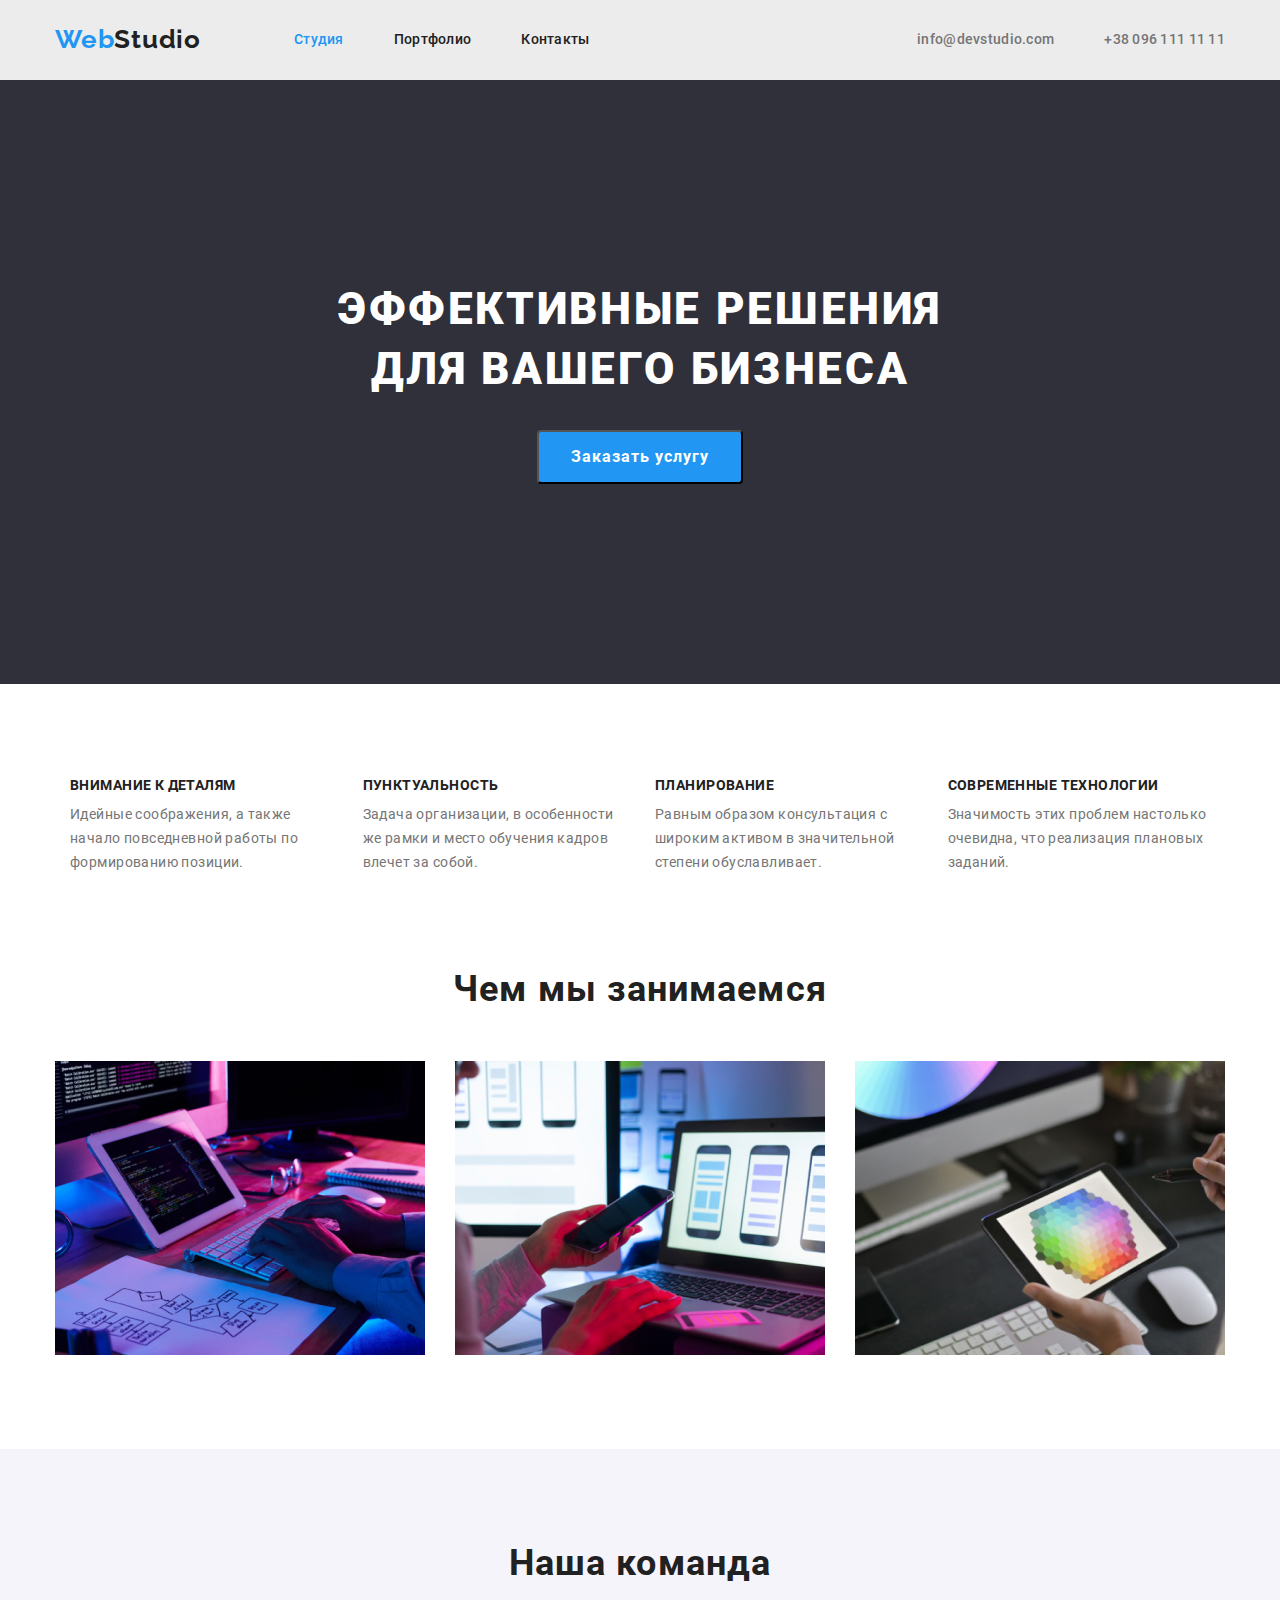
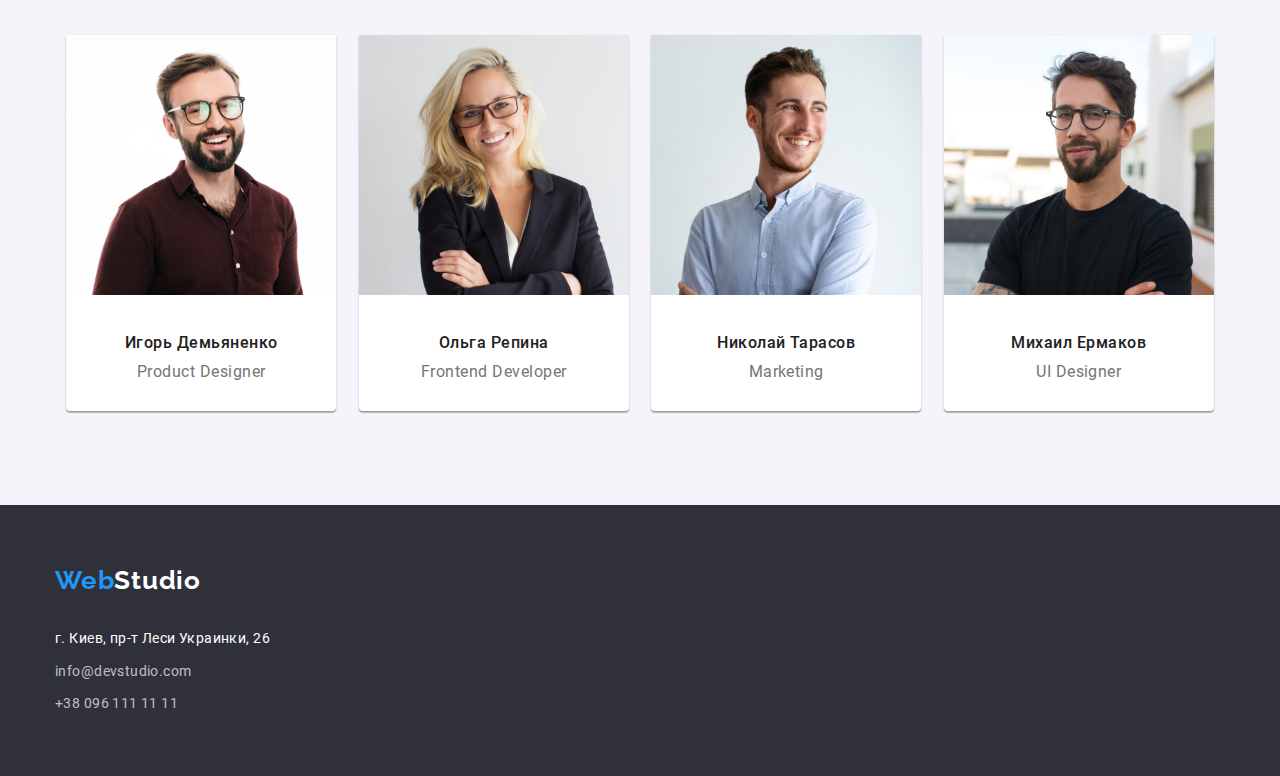
==== index.html @ 93975a18 "main" ====
<!DOCTYPE html>
<html lang="ru">

<head>
    <meta charset="UTF-8" />
    <meta name="viewport" content="width=device-width, initial-scale=1.0" />
    <title>WebStudio</title>
    <link href="https://fonts.googleapis.com/css2?family=Raleway:wght@700&display=swap" rel="stylesheet">
    <link rel="stylesheet" href="https://cdnjs.cloudflare.com/ajax/libs/modern-normalize/1.0.0/modern-normalize.min.css">
    <link rel="stylesheet" href="./css/main.css">
    <link rel="stylesheet" href="./css/styles.css">
</head>

<body>
    <header>
        <div class="container header-container">
            <a href="./index.html" class="link logo"><span class="logo-web">Web</span><span class="logo-studio">Studio</span></a>
            <nav class="navigation">
                <ul class="menu list">
                    <li class="menu-item"><a href="./index.html" class="link-index">Студия</a></li>
                    <li class="menu-item"><a href="./portfolio.html" class="link menu-link">Портфолио</a></li>
                    <li class="menu-item"><a href="#contacts" class="link menu-link">Контакты</a></li>
                </ul>
            </nav>
            <ul class="list list-link">
                <li class="cont-link"><a href="mailto:info@devstudio.com" class="link contact-link">info@devstudio.com</a></li>
                <li class="cont-link"><a href="tel:+380961111111" class="link contact-link">+38 096 111 11 11</a></li>
            </ul>
        </div>
    </header>

    <main>
        <section class="big-title">
        <div class="container hero-content">
            <h1 class="page-title">Эффективные решения для вашего бизнеса</h1>
            <button type="button" class="btn">Заказать услугу</button>
        </div>
        </section>

        <section class="section features">
            <div class="container features-container">
                <ul class="list features-item">
                    <li class=features-list>
                        <h3 class="features-scroll">Внимание к деталям</h3>
                        <p class="features-description">
                            Идейные соображения, а также начало повседневной работы по
                            формированию позиции.
                        </p>
                    </li>
                    <li class=features-list>
                        <h3 class="features-scroll">Пунктуальность</h3>
                        <p class="features-description">
                            Задача организации, в особенности же рамки и место обучения кадров
                            влечет за собой.
                        </p>
                    </li>
                    <li class=features-list>
                        <h3 class="features-scroll">Планирование</h3>
                        <p class="features-description">
                            Равным образом консультация с широким активом в значительной
                            степени обуславливает.
                        </p>
                    </li>
                    <li class=features-list>
                        <h3 class="features-scroll">Современные технологии</h3>
                        <p class="features-description">
                            Значимость этих проблем настолько очевидна, что реализация
                            плановых заданий.
                        </p>
                    </li>
                </ul>
            </div>    
        </section>

        <section class="section occupation">
            <div class="container">
                <h2 class="section-title">Чем мы занимаемся</h2>
                <ul class="list occupation-item">
                    <li class="occupation-item-list">
                        <img src="./images/occupation/img1.jpg" width="370" height="294" alt="Компютерные приложения" />
                    </li>
                    <li class="occupation-item-list">
                        <img src="./images/occupation/img2.jpg" width="370" height="294" alt="Мобильные приложения" /> 
                    </li>
                    <li class="occupation-item-list">
                        <img src="./images/occupation/img3.jpg" width="370" height="294" alt="Планшет" />
                    </li>
                </ul>
            </div>
        </section>

        <section class="section command">
            <div class="container">
                <h2 class="section-title">Наша команда</h2>
                <ul class="list command-item">
                    <li class="command-members">
                        <img src="./images/team/img1.jpg" width="270" height="260" alt="Игорь Демьяненко" />
                        <h3 class="command-name">Игорь Демьяненко</h3>
                        <p lang="en" class="command-jobs">Product Designer</p>
                    </li>
                    <li class="command-members">
                        <img src="./images/team/img2.jpg" width="270" height="260" alt="Ольга Репина" />
                        <h3 class="command-name">Ольга Репина</h3>
                        <p lang="en" class="command-jobs">Frontend Developer</p>
                    </li>
                    <li class="command-members">
                        <img src="./images/team/img3.jpg" width="270" height="260" alt="Николай Тарасов" />
                        <h3 class="command-name">Николай Тарасов</h3>
                        <p lang="en" class="command-jobs">Marketing</p>
                    </li>
                    <li class="command-members">
                        <img src="./images/team/img4.jpg" width="270" height="260" alt="Михаил Ермаков" />
                        <h3 class="command-name">Михаил Ермаков</h3>
                        <p lang="en" class="command-jobs">UI Designer</p>
                    </li>
                </ul>
            </div>
        </section>
    </main>

    <footer id="contacts">
        <div class="container footer">
            <a href="./index.html" class="link logo logo-footer"><span class="logo-web">Web</span><span class="logo-web-footer">Studio</span></a>
            <address class="footer-address">
                <ul class="list link-styles">
                    <li>
                        <a href="https://goo.gl/maps/qeXEW7dZXN9ULPdL6" target="_blank" rel="noopener noreferer" class="link">г. Киев, пр-т Леси Украинки, 26</a>
                    </li>
                    <li>
                        <a href="mailto:info@devstudio.com" class="link footer-contact">info@devstudio.com</a>
                    </li>
                    <li>
                        <a href="tel:+380961111111" class="link footer-contact">+38 096 111 11 11</a>
                    </li>
                </ul>
            </address>
        </div>
    </footer>
</body>

</html>
---- css/main.css ----
/* roboto-regular - latin_cyrillic */
@font-face {
  font-family: "Roboto";
  font-style: normal;
  font-weight: 400;
  src: url("../fonts/roboto/roboto-v20-latin_cyrillic-regular.eot"); /* IE9 Compat Modes */
  src: local("Roboto"), local("Roboto-Regular"),
    url("../fonts/roboto/roboto-v20-latin_cyrillic-regular.eot?#iefix")
      format("embedded-opentype"),
    /* IE6-IE8 */ url("../fonts/roboto/roboto-v20-latin_cyrillic-regular.woff2")
      format("woff2"),
    /* Super Modern Browsers */
      url("../fonts/roboto/roboto-v20-latin_cyrillic-regular.woff")
      format("woff"),
    /* Modern Browsers */
      url("../fonts/roboto/roboto-v20-latin_cyrillic-regular.ttf")
      format("truetype"),
    /* Safari, Android, iOS */
      url("../fonts/roboto/roboto-v20-latin_cyrillic-regular.svg#Roboto")
      format("svg"); /* Legacy iOS */
}
/* roboto-500 - latin_cyrillic */
@font-face {
  font-family: "Roboto";
  font-style: normal;
  font-weight: 500;
  src: url("../fonts/roboto/roboto-v20-latin_cyrillic-500.eot"); /* IE9 Compat Modes */
  src: local("Roboto Medium"), local("Roboto-Medium"),
    url("../fonts/roboto/roboto-v20-latin_cyrillic-500.eot?#iefix")
      format("embedded-opentype"),
    /* IE6-IE8 */ url("../fonts/roboto/roboto-v20-latin_cyrillic-500.woff2")
      format("woff2"),
    /* Super Modern Browsers */
      url("../fonts/roboto/roboto-v20-latin_cyrillic-500.woff") format("woff"),
    /* Modern Browsers */
      url("../fonts/roboto/roboto-v20-latin_cyrillic-500.ttf")
      format("truetype"),
    /* Safari, Android, iOS */
      url("../fonts/roboto/roboto-v20-latin_cyrillic-500.svg#Roboto")
      format("svg"); /* Legacy iOS */
}
/* roboto-700 - latin_cyrillic */
@font-face {
  font-family: "Roboto";
  font-style: normal;
  font-weight: 700;
  src: url("../fonts/roboto/roboto-v20-latin_cyrillic-700.eot"); /* IE9 Compat Modes */
  src: local("Roboto Bold"), local("Roboto-Bold"),
    url("../fonts/roboto/roboto-v20-latin_cyrillic-700.eot?#iefix")
      format("embedded-opentype"),
    /* IE6-IE8 */ url("../fonts/roboto/roboto-v20-latin_cyrillic-700.woff2")
      format("woff2"),
    /* Super Modern Browsers */
      url("../fonts/roboto/roboto-v20-latin_cyrillic-700.woff") format("woff"),
    /* Modern Browsers */
      url("../fonts/roboto/roboto-v20-latin_cyrillic-700.ttf")
      format("truetype"),
    /* Safari, Android, iOS */
      url("../fonts/roboto/roboto-v20-latin_cyrillic-700.svg#Roboto")
      format("svg"); /* Legacy iOS */
}
/* roboto-900 - latin_cyrillic */
@font-face {
  font-family: "Roboto";
  font-style: normal;
  font-weight: 900;
  src: url("../fonts/roboto/roboto-v20-latin_cyrillic-900.eot"); /* IE9 Compat Modes */
  src: local("Roboto Black"), local("Roboto-Black"),
    url("../fonts/roboto/roboto-v20-latin_cyrillic-900.eot?#iefix")
      format("embedded-opentype"),
    /* IE6-IE8 */ url("../fonts/roboto/roboto-v20-latin_cyrillic-900.woff2")
      format("woff2"),
    /* Super Modern Browsers */
      url("../fonts/roboto/roboto-v20-latin_cyrillic-900.woff") format("woff"),
    /* Modern Browsers */
      url("../fonts/roboto/roboto-v20-latin_cyrillic-900.ttf")
      format("truetype"),
    /* Safari, Android, iOS */
      url("../fonts/roboto/roboto-v20-latin_cyrillic-900.svg#Roboto")
      format("svg"); /* Legacy iOS */
}

:root {
  --main-text-color: #212121;
  --accent-color: #2196f3;
  --title-color: #757575;
  --white: #ffffff;
  --white-background: #e5e5e5;
  --footer-background: #2f303a;
}

body {
  font-family: Roboto, sans-serif;
  font-size: 14px;
  line-height: 1.71;
  letter-spacing: 0.03em;
  color: var(--title-color);
}

html {
  box-sizing: border-box;
}

.container {
  width: 1200px;
  padding-left: 15px;
  padding-right: 15px;
  margin-left: auto;
  margin-right: auto;
  /*border: 1px solid tomato;*/
}

.header-container {
  padding-top: 24px;
  padding-bottom: 25px;
  display: flex;
  align-items: center;
  justify-content: flex-end;
}

h1,
h2,
h3 {
  margin-top: 0px;
}

.section {
  padding-top: 94px;
  padding-bottom: 0px;
}

.menu {
  display: inline-flex;
}

.menu-item:not(:last-child) {
  margin-right: 50px;
}

.navigation {
  display: flex;
  align-items: center;
  margin-right: auto;
}

.header-container .logo {
  margin-right: 93px;
}

.list-link {
  display: flex;
}

.cont-link:not(:last-child) {
  margin-right: 50px;
}

.link {
  color: inherit;
  text-decoration: none;
}

.link:hover,
.link:focus {
  color: var(--accent-color);
}

.logo {
  font-family: Raleway, sans-serif;
  font-size: 26px;
  font-weight: 700;
  line-height: 1.19;
  letter-spacing: 0.03em;
}

.logo-web {
  color: var(--accent-color);
}

.logo-studio {
  color: var(--main-text-color);
}

.logo-footer {
  padding-top: 60px;
}

.menu-link {
  font-size: 14px;
  font-weight: 500;
  line-height: 1.14;
  letter-spacing: 0.02em;
  color: var(--main-text-color);
}

.list {
  list-style: none;
  margin: 0px;
  padding: 0px;
}

header {
  background-color: #ececec;
}

.contact-link {
  font-size: 14px;
  font-weight: 500;
  line-height: 1.14;
  letter-spacing: 0.02em;
  color: var(--title-color);
}

footer {
  background-color: var(--footer-background);
}

.footer {
  padding-top: 60px;
}

.footer-address {
  padding-top: 21px;
}

.logo-web-footer {
  color: var(--white);
}

.link-styles > li {
  padding-top: 9px;
}

.link-styles {
  font-style: normal;
  color: var(--white);
  padding-bottom: 60px;
}

.footer-contact {
  color: rgba(255, 255, 255, 0.7);
}
---- css/styles.css ----
main {
  background-color: var(--background-color);
}

.link-index {
  font-size: 14px;
  font-weight: 500;
  line-height: 1.14;
  letter-spacing: 0.02em;
  color: var(--accent-color);
  text-decoration: none;
}

.big-title {
  background-color: var(--footer-background);
}

.hero-content {
  max-width: 700px;
  /*display: flex;*/
  margin-left: auto;
  margin-right: auto;
  justify-content: center;
  padding-top: 200px;
  padding-bottom: 200px;
}

.btn {
  display: flex;
  justify-content: center;
  margin-top: 0px;
  margin-left: auto;
  margin-right: auto;
  padding: 10px 32px;
  border-radius: 4px;
  font-family: inherit;
  font-size: 16px;
  font-weight: 700;
  line-height: 1.87;
  letter-spacing: 0.06em;
  text-align: center;
  color: var(--white);
  background-color: var(--accent-color);
}

.btn:hover,
.btn:focus {
  background-color: #188ce8;
}

.page-title {
  font-family: Roboto, sans-serif;
  font-size: 44px;
  font-weight: 900;
  line-height: 1.36;
  text-align: center;
  letter-spacing: 0.06em;
  text-transform: uppercase;
  color: var(--white);
  margin-top: 0px;
  margin-bottom: 30px;
}

.section-title {
  font-family: Roboto, sans-serif;
  font-weight: 700;
  font-size: 36px;
  line-height: 1.16;
  text-align: center;
  letter-spacing: 0.03em;
  color: var(--main-text-color);
  margin-top: 0px;
  margin-bottom: 0px;
}

.features-item {
  display: flex;
  flex-wrap: wrap;
}

.features-list {
  flex-basis: calc(100% / 4 - 30px);
  margin-left: auto;
  margin-right: auto;
}

.features-scroll {
  font-family: Roboto, sans-serif;
  font-size: 14px;
  font-weight: 700;
  line-height: 1.14;
  letter-spacing: 0.03em;
  color: var(--main-text-color);
  text-transform: uppercase;
  margin-bottom: 0px;
}

.features-description {
  font-weight: 400;
  line-height: 1.71;
  color: var(--title-color);
  margin-top: 10px;
  margin-bottom: 0px;
}

.occupation-item {
  display: flex;
  flex-wrap: wrap;
  padding-top: 50px;
  /*margin-right: -30px;*/
}

.occupation-item-list {
  /*flex-basis: calc(100% / 3 - 30px);*/
  width: calc((100% - 60px) / 3);
  margin-left: 0px;
}

.occupation-item-list:not(:last-child) {
  margin-right: 30px;
}

.occupation-item-list > img {
  display: block;
  width: 100%;
  height: auto;
}

.command {
  background-color: #f5f4fa;
  margin-top: 94px;
  padding-bottom: 94px;
}

.command-item {
  display: flex;
  flex-wrap: wrap;
  padding-top: 50px;
}

.command-members {
  display: block;
  border: 1px;
  border-radius: 0px 0px 4px 4px;
  flex-basis: calc(100% / 4 - 30px);
  background-color: var(--white);
  box-shadow: 0px 1px 3px rgba(0, 0, 0, 0.12), 0px 1px 1px rgba(0, 0, 0, 0.14),
    0px 2px 1px rgba(0, 0, 0, 0.2);
  margin-left: auto;
  margin-right: auto;
}

.command-name {
  font-family: Roboto, sans-serif;
  font-size: 16px;
  font-weight: 500;
  line-height: 1.187;
  text-align: center;
  letter-spacing: 0.03em;
  color: var(--main-text-color);
  padding-top: 30px;
  padding-bottom: 0px;
  margin-top: 0px;
  margin-bottom: 0px;
}

.command-jobs {
  font-family: Roboto, sans-serif;
  font-size: 16px;
  font-weight: 400;
  line-height: 1.187;
  text-align: center;
  letter-spacing: 0.03em;
  color: var(--title-color);
  padding-top: 10px;
  padding-bottom: 30px;
  margin-top: 0px;
  margin-bottom: 0px;
}
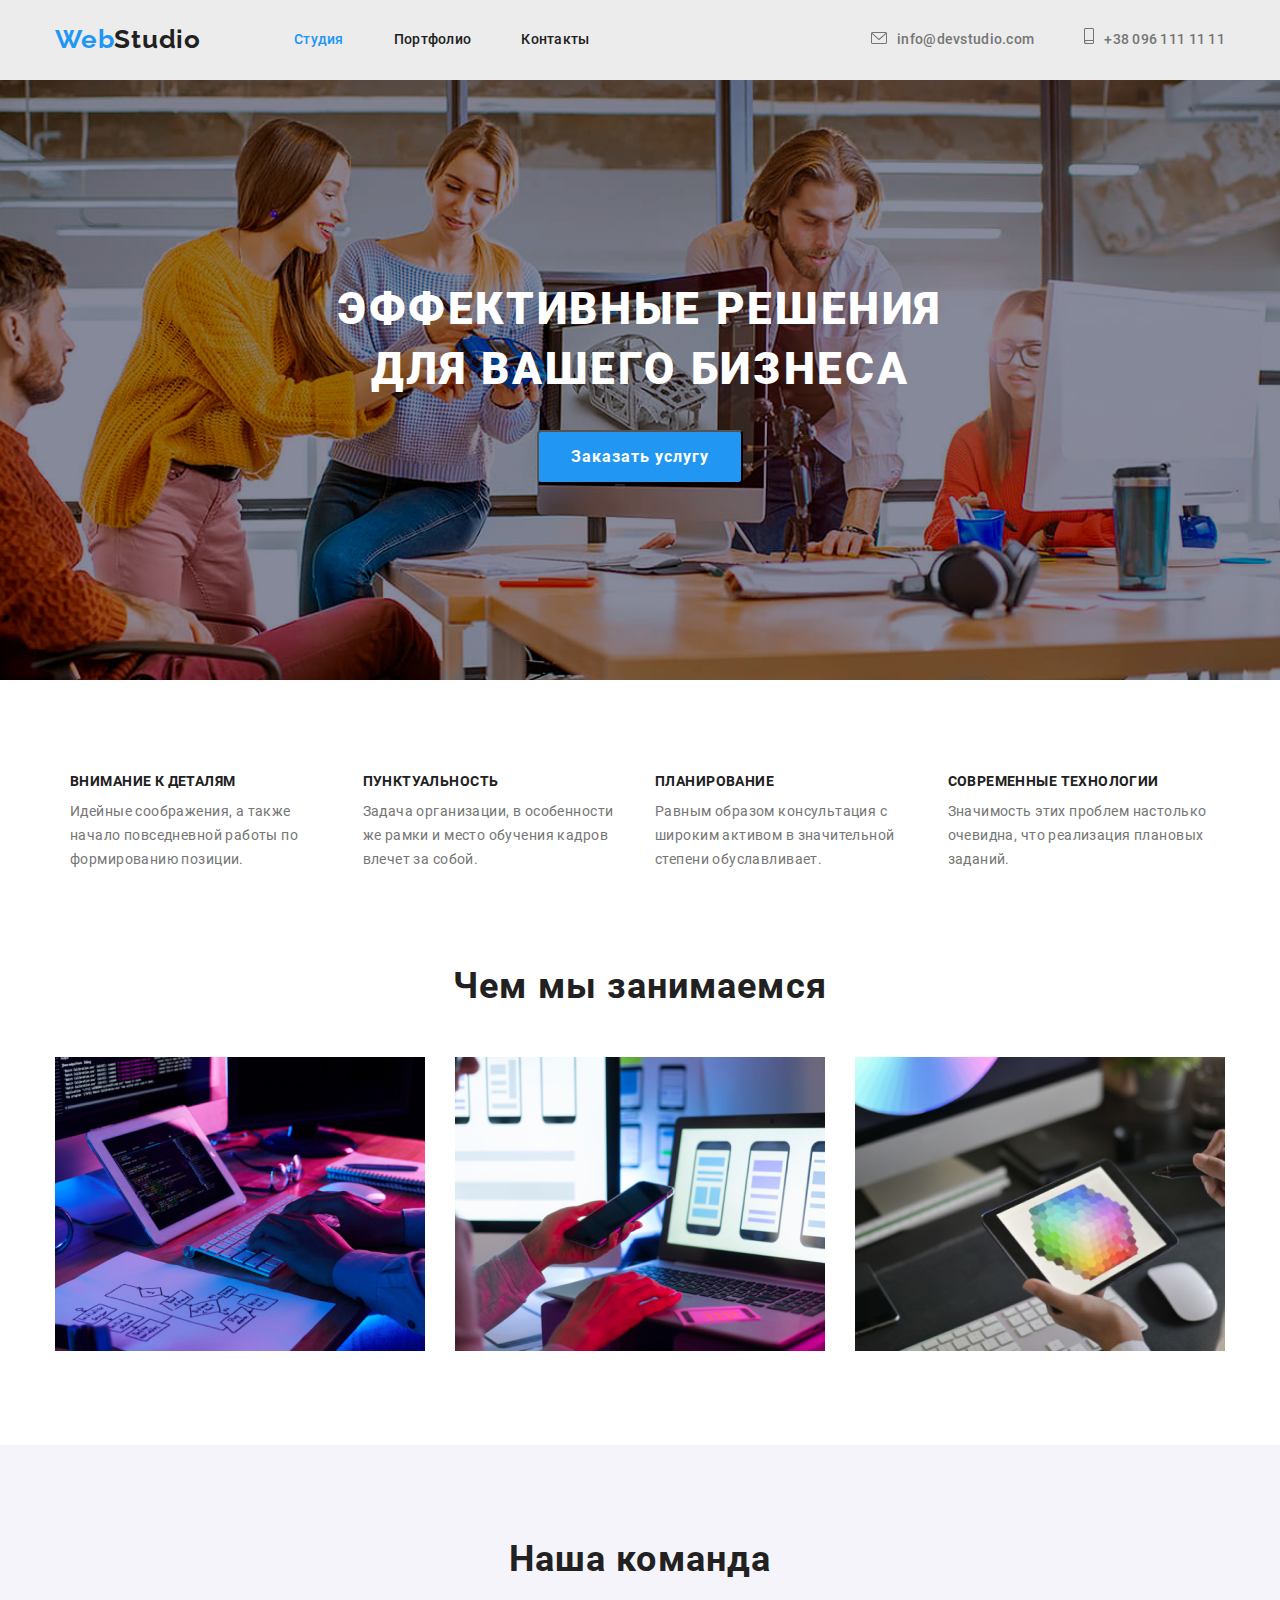
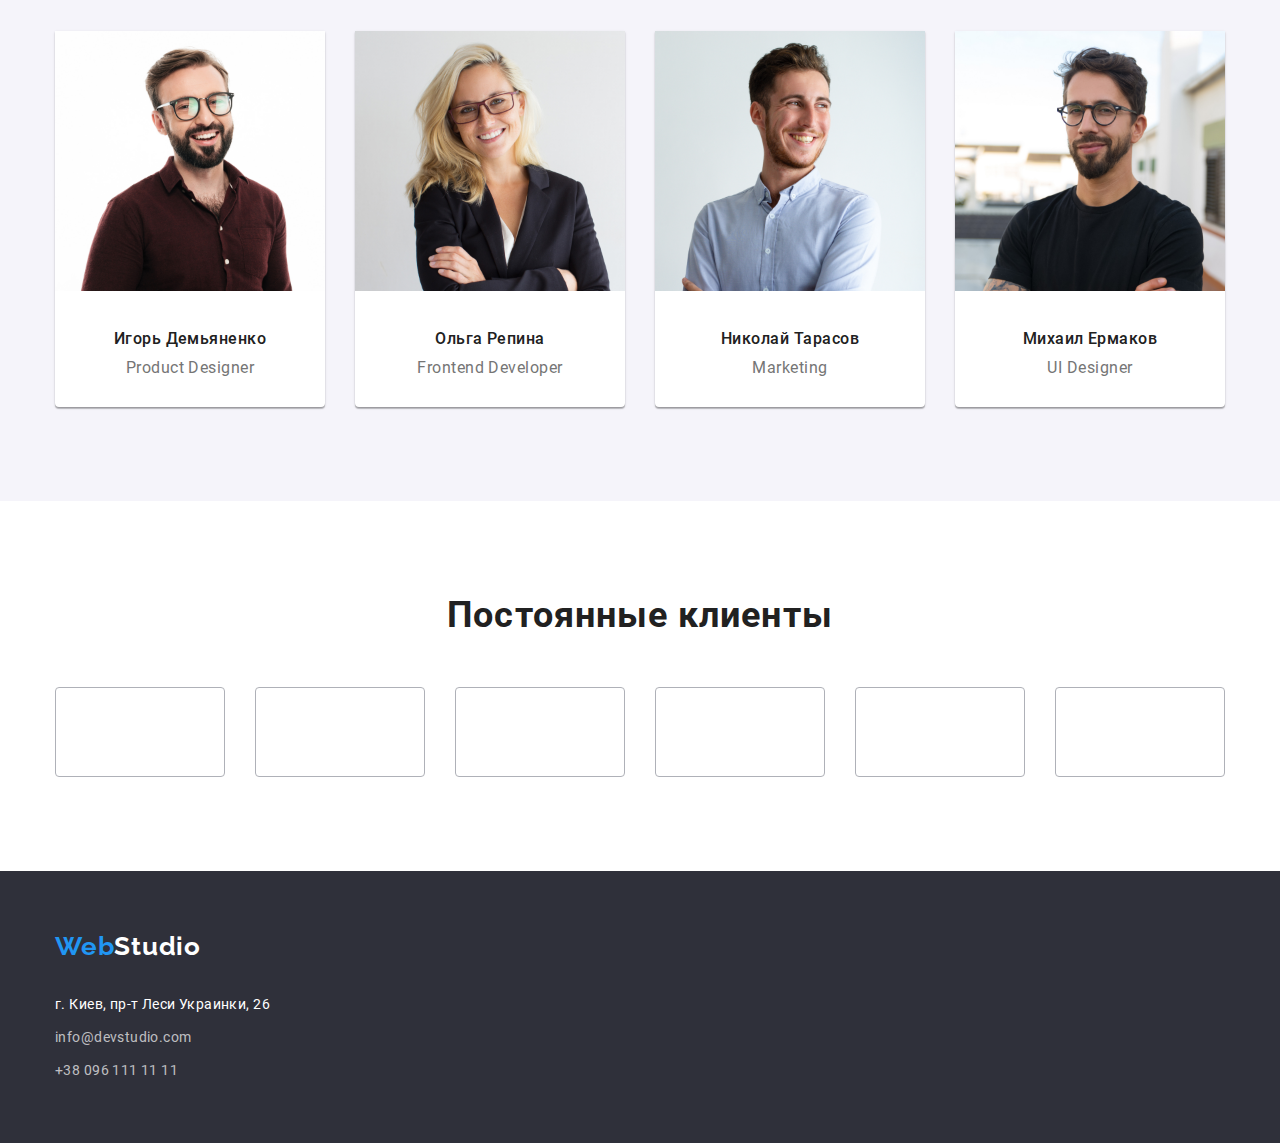
==== commit 066adf90: "main" ====
--- a/index.html
+++ b/index.html
@@ -23,14 +23,14 @@
                 </ul>
             </nav>
             <ul class="list list-link">
-                <li class="cont-link"><a href="mailto:info@devstudio.com" class="link contact-link">info@devstudio.com</a></li>
-                <li class="cont-link"><a href="tel:+380961111111" class="link contact-link">+38 096 111 11 11</a></li>
+                <li class="cont-link logo-mail"><a href="mailto:info@devstudio.com" class="link contact-link">info@devstudio.com</a></li>
+                <li class="cont-link logo-phone"><a href="tel:+380961111111" class="link contact-link">+38 096 111 11 11</a></li>
             </ul>
         </div>
     </header>
 
     <main>
-        <section class="big-title">
+        <section class="hero">
         <div class="container hero-content">
             <h1 class="page-title">Эффективные решения для вашего бизнеса</h1>
             <button type="button" class="btn">Заказать услугу</button>
@@ -116,6 +116,21 @@
                 </ul>
             </div>
         </section>
+
+        <section class="section clients">
+            <div class="container">
+            <h2 class="section-title">Постоянные клиенты</h2>
+                <ul class="list clients-item">
+                    <li class="clients-companies"></li>
+                    <li class="clients-companies"></li>
+                    <li class="clients-companies"></li>
+                    <li class="clients-companies"></li>
+                    <li class="clients-companies"></li>
+                    <li class="clients-companies"></li> 
+
+                </ul>
+            </div>
+        </section>
     </main>
 
     <footer id="contacts">
--- a/css/main.css
+++ b/css/main.css
@@ -143,6 +143,30 @@
   margin-right: auto;
 }
 
+.logo-mail::before {
+  content: "";
+  display: inline-block;
+  width: 16px;
+  height: 12px;
+  margin-right: 10px;
+  background-image: url(../images/logo/mail.svg);
+  background-repeat: no-repeat;
+}
+
+.logo-phone::before {
+  content: "";
+  /*display: inline-flex;*/
+  display: inline-block;
+  /*justify-content: center;
+  align-items: center;*/
+  width: 10px;
+  height: 16px;
+  margin-right: 10px;
+  background-image: url(../images/logo/smartphone.svg);
+  background-repeat: no-repeat;
+  background-position: center;
+}
+
 .header-container .logo {
   margin-right: 93px;
 }
--- a/css/styles.css
+++ b/css/styles.css
@@ -1,3 +1,13 @@
+:root {
+  --main-text-color: #212121;
+  --accent-color: #2196f3;
+  --title-color: #757575;
+  --white: #ffffff;
+  --white-background: #e5e5e5;
+  --footer-background: #2f303a;
+  --clients: #afb1b8;
+}
+
 main {
   background-color: var(--background-color);
 }
@@ -11,8 +21,16 @@
   text-decoration: none;
 }
 
-.big-title {
+.hero {
+  height: 600px;
+  display: flex;
+  justify-content: center;
+  margin-left: auto;
+  margin-right: auto;
   background-color: var(--footer-background);
+  background-image: url(../images/heroes.svg);
+  background-repeat: no-repeat;
+  background-position: center;
 }
 
 .hero-content {
@@ -134,7 +152,6 @@
 
 .command-item {
   display: flex;
-  flex-wrap: wrap;
   padding-top: 50px;
 }
 
@@ -142,12 +159,15 @@
   display: block;
   border: 1px;
   border-radius: 0px 0px 4px 4px;
-  flex-basis: calc(100% / 4 - 30px);
+  /*flex-basis: calc(100% / 4 - 30px);*/
+  width: calc((100% - 60px) / 4);
   background-color: var(--white);
   box-shadow: 0px 1px 3px rgba(0, 0, 0, 0.12), 0px 1px 1px rgba(0, 0, 0, 0.14),
     0px 2px 1px rgba(0, 0, 0, 0.2);
-  margin-left: auto;
-  margin-right: auto;
+}
+
+.command-members:not(:last-child) {
+  margin-right: 30px;
 }
 
 .command-name {
@@ -177,3 +197,25 @@
   margin-top: 0px;
   margin-bottom: 0px;
 }
+
+.clients {
+  padding-bottom: 94px;
+}
+
+.clients-item {
+  display: flex;
+  padding-top: 50px;
+}
+
+.clients-companies {
+  /*display: flex;*/
+  width: 170px;
+  height: 90px;
+  border: 1px solid var(--clients);
+  border-radius: 4px;
+  width: calc((100% - 60px) / 6);
+}
+
+.clients-companies:not(:last-child) {
+  margin-right: 30px;
+}
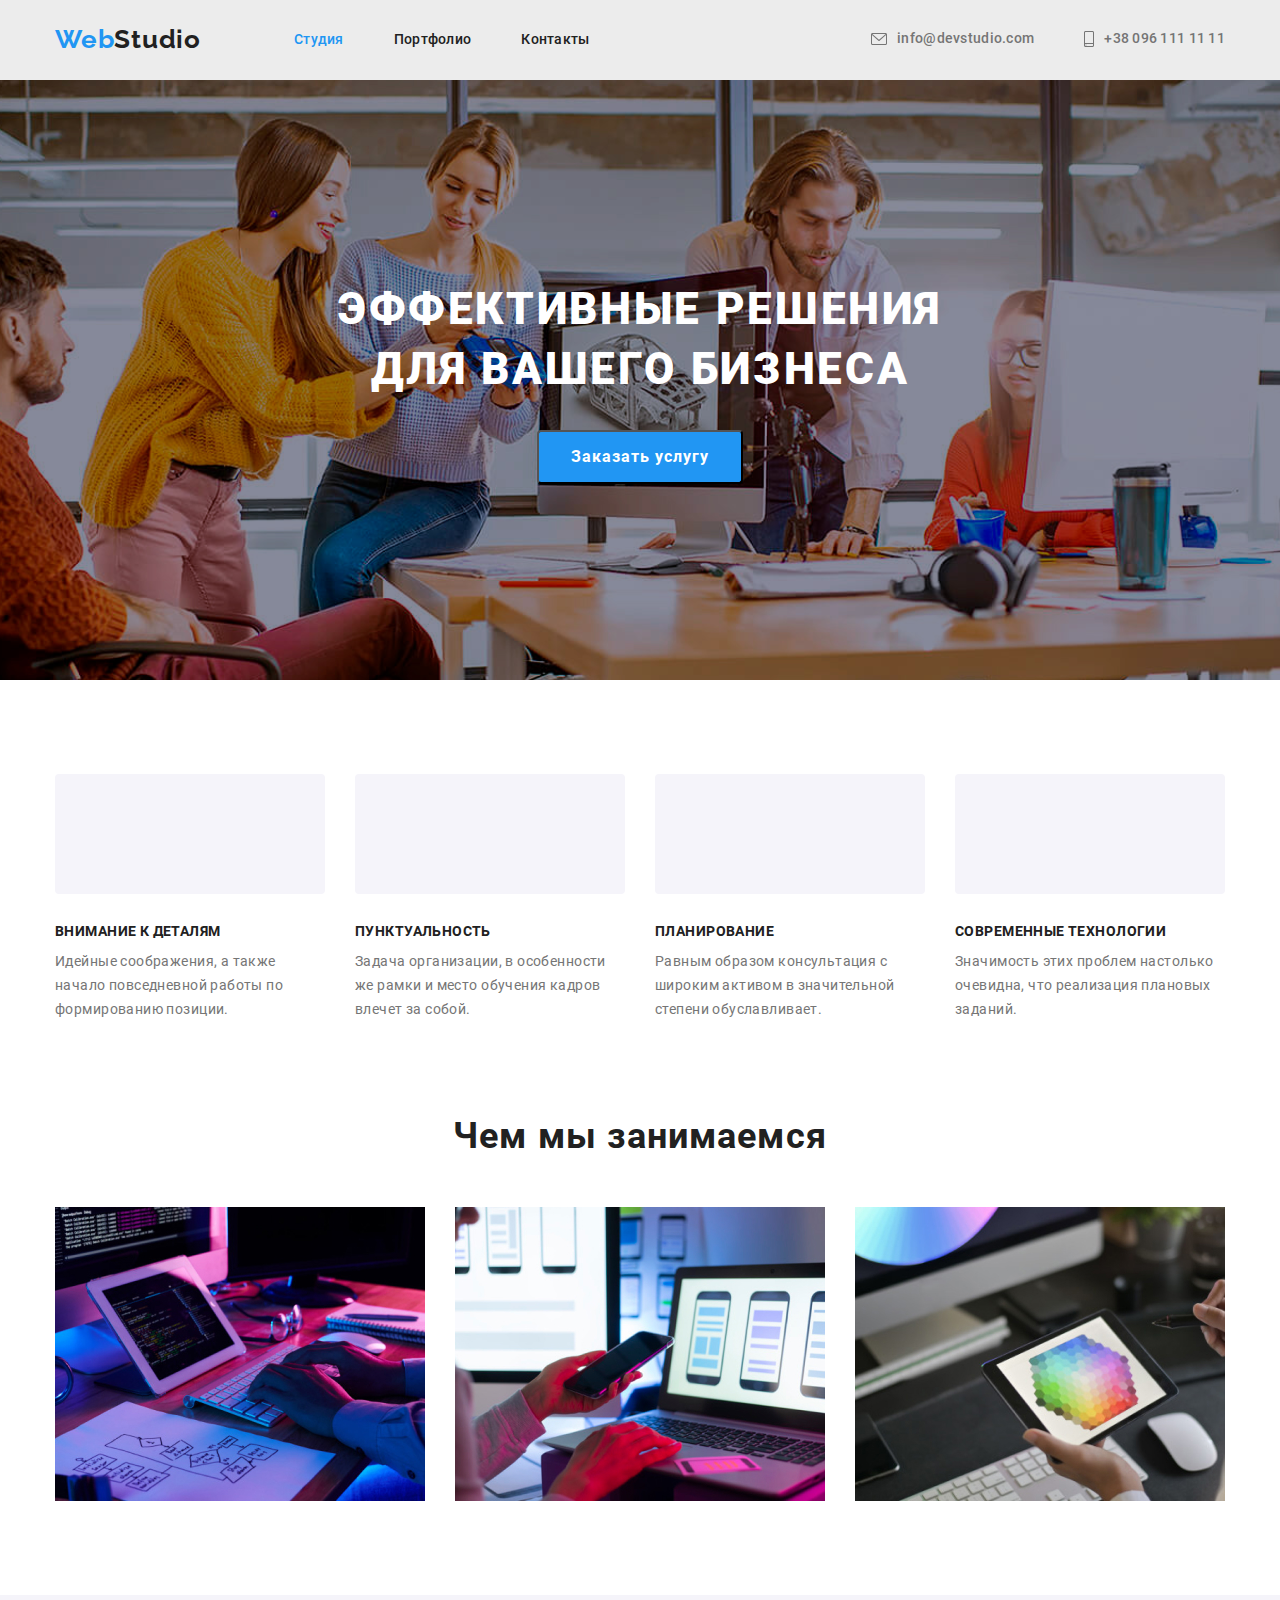
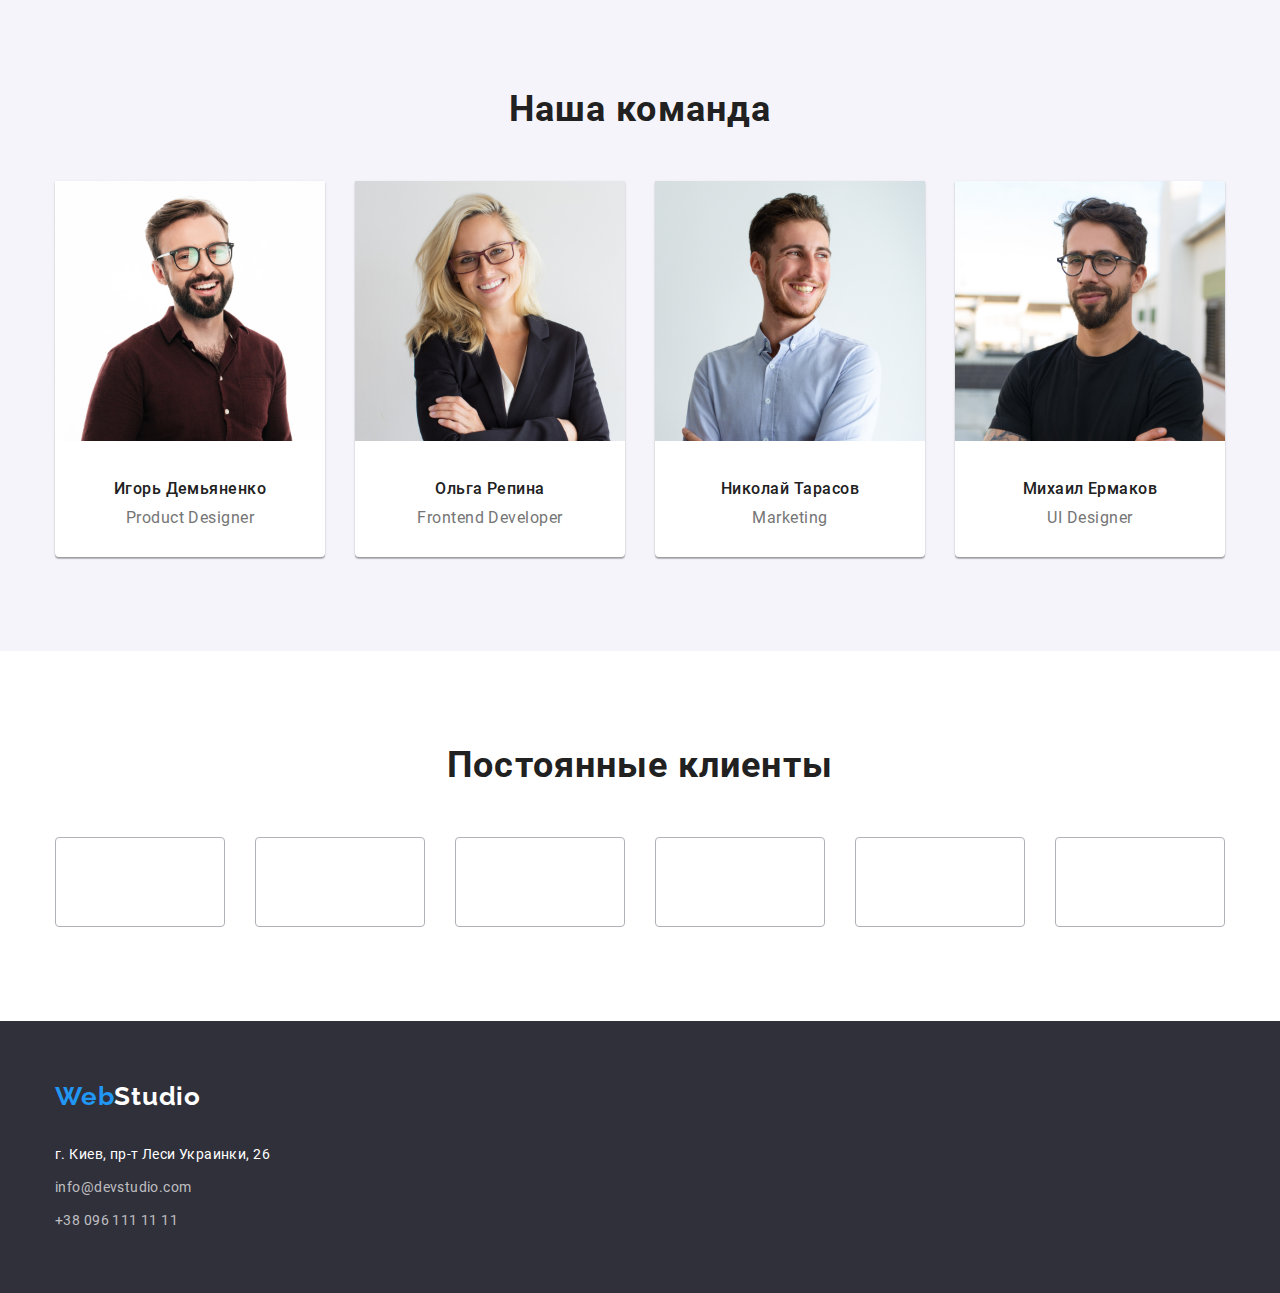
==== commit 673950b1: "main" ====
--- a/index.html
+++ b/index.html
@@ -40,28 +40,28 @@
         <section class="section features">
             <div class="container features-container">
                 <ul class="list features-item">
-                    <li class=features-list>
+                    <li class="features-list">
                         <h3 class="features-scroll">Внимание к деталям</h3>
                         <p class="features-description">
                             Идейные соображения, а также начало повседневной работы по
                             формированию позиции.
                         </p>
                     </li>
-                    <li class=features-list>
+                    <li class="features-list">
                         <h3 class="features-scroll">Пунктуальность</h3>
                         <p class="features-description">
                             Задача организации, в особенности же рамки и место обучения кадров
                             влечет за собой.
                         </p>
                     </li>
-                    <li class=features-list>
+                    <li class="features-list">
                         <h3 class="features-scroll">Планирование</h3>
                         <p class="features-description">
                             Равным образом консультация с широким активом в значительной
                             степени обуславливает.
                         </p>
                     </li>
-                    <li class=features-list>
+                    <li class="features-list">
                         <h3 class="features-scroll">Современные технологии</h3>
                         <p class="features-description">
                             Значимость этих проблем настолько очевидна, что реализация
--- a/css/main.css
+++ b/css/main.css
@@ -143,9 +143,14 @@
   margin-right: auto;
 }
 
+.logo-mail {
+  display: inline-flex;
+  align-items: center;
+}
+
 .logo-mail::before {
   content: "";
-  display: inline-block;
+  display: block;
   width: 16px;
   height: 12px;
   margin-right: 10px;
@@ -153,12 +158,14 @@
   background-repeat: no-repeat;
 }
 
+.logo-phone {
+  display: inline-flex;
+  align-items: center;
+}
+
 .logo-phone::before {
   content: "";
-  /*display: inline-flex;*/
-  display: inline-block;
-  /*justify-content: center;
-  align-items: center;*/
+  display: block;
   width: 10px;
   height: 16px;
   margin-right: 10px;
--- a/css/styles.css
+++ b/css/styles.css
@@ -6,6 +6,7 @@
   --white-background: #e5e5e5;
   --footer-background: #2f303a;
   --clients: #afb1b8;
+  --feautures-logo: #f5f4fa;
 }
 
 main {
@@ -97,9 +98,24 @@
 }
 
 .features-list {
+  display: block;
   flex-basis: calc(100% / 4 - 30px);
-  margin-left: auto;
-  margin-right: auto;
+}
+
+.features-list:not(:last-child) {
+  margin-right: 30px;
+}
+
+.features-list::before {
+  content: "";
+  display: block;
+  width: 270px;
+  height: 120px;
+  margin-bottom: 30px;
+  border-radius: 4px;
+  background-color: var(--feautures-logo);
+  /*background-image: url(../images/logo/mail.svg);*/
+  background-repeat: no-repeat;
 }
 
 .features-scroll {
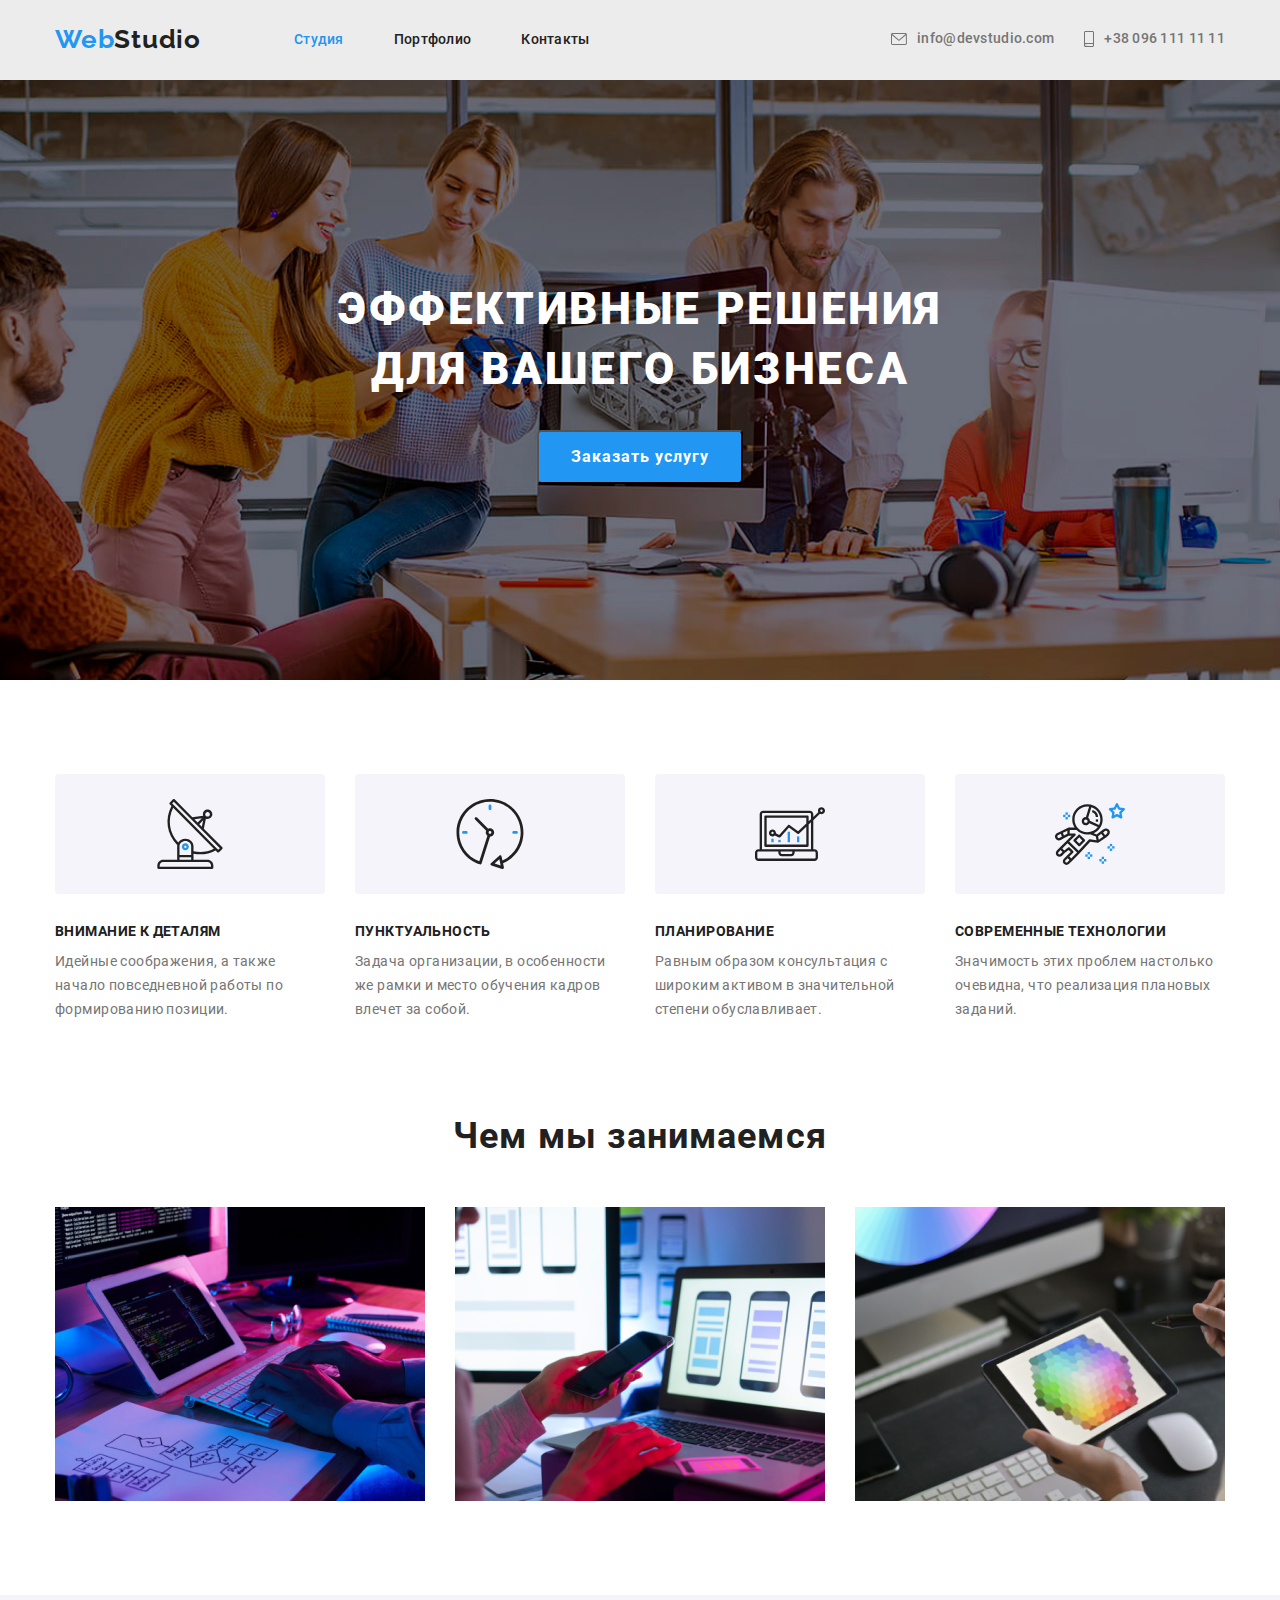
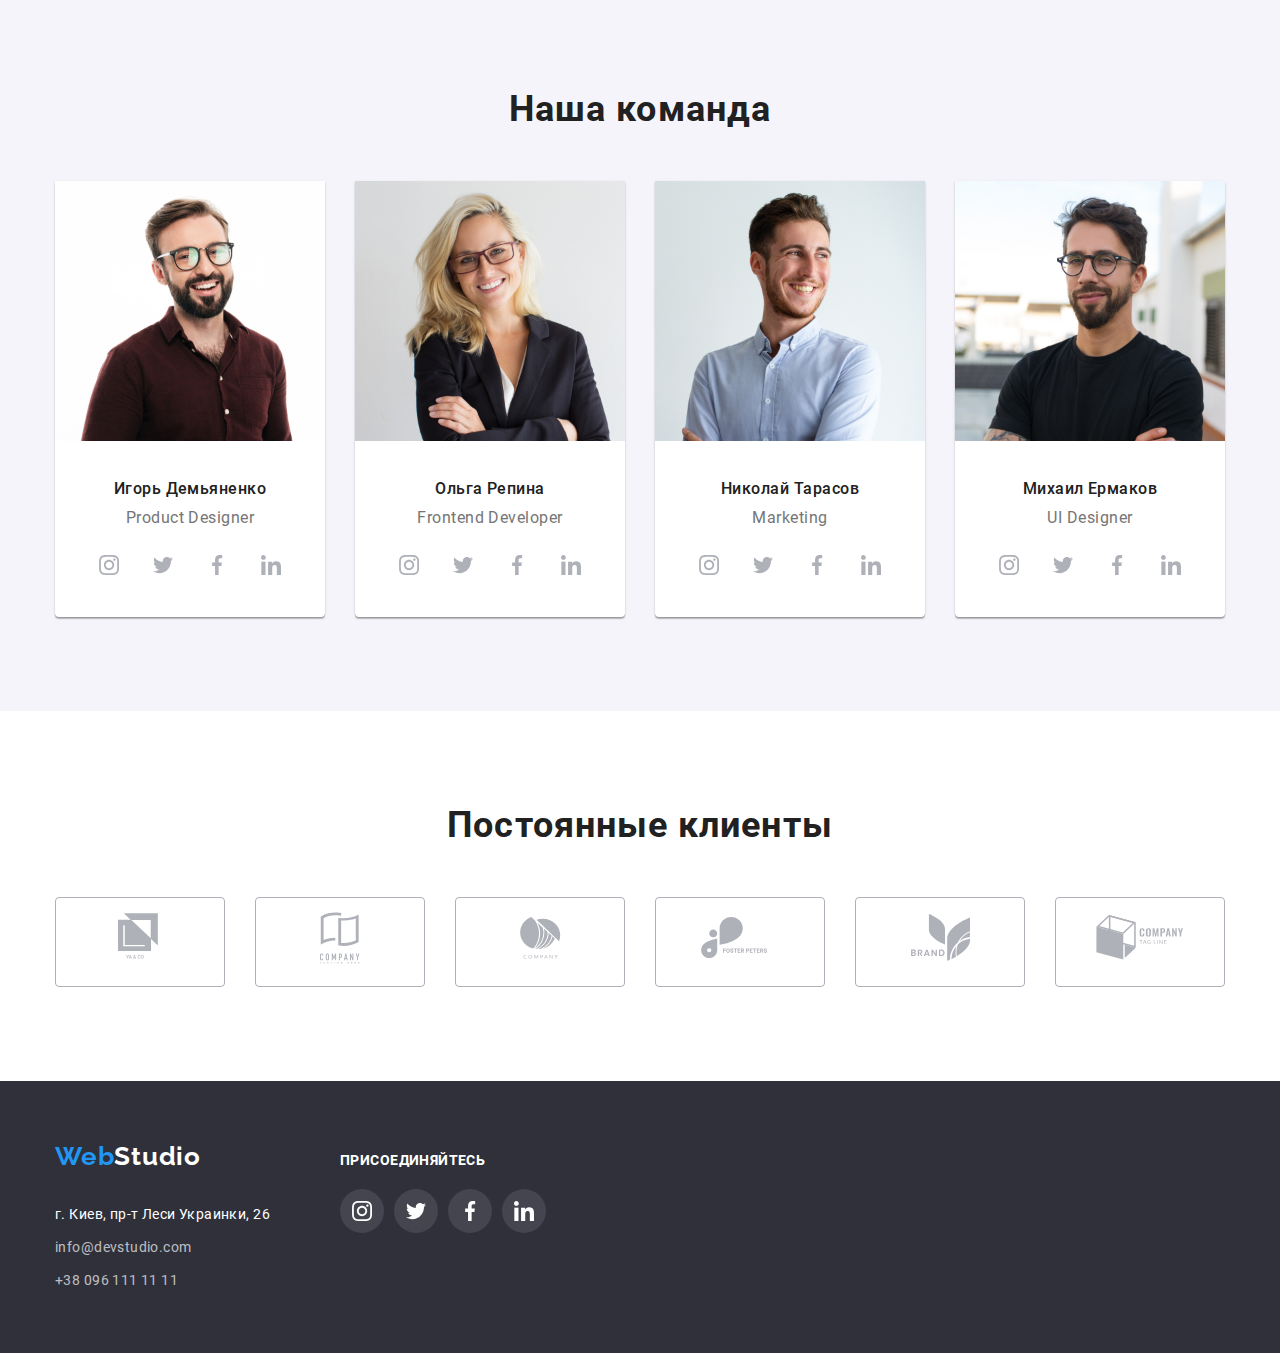
==== commit 343c51c3: "main" ====
--- a/index.html
+++ b/index.html
@@ -23,8 +23,16 @@
                 </ul>
             </nav>
             <ul class="list list-link">
-                <li class="cont-link logo-mail"><a href="mailto:info@devstudio.com" class="link contact-link">info@devstudio.com</a></li>
-                <li class="cont-link logo-phone"><a href="tel:+380961111111" class="link contact-link">+38 096 111 11 11</a></li>
+                <li class="cont-link"><a class="link contact-link" href="mailto:info@devstudio.com">
+                    <svg class="logo-mail">
+                    <use href="./images/logo/sprite.svg#mail"></use>
+                    </svg>
+                info@devstudio.com</a></li>
+                <li class="cont-link"><a class="link contact-link" href="tel:+380961111111">
+                    <svg class="logo-phone">
+                    <use href="./images/logo/sprite.svg#smartphone"></use>
+                    </svg>
+                +38 096 111 11 11</a></li>
             </ul>
         </div>
     </header>
@@ -97,21 +105,153 @@
                         <img src="./images/team/img1.jpg" width="270" height="260" alt="Игорь Демьяненко" />
                         <h3 class="command-name">Игорь Демьяненко</h3>
                         <p lang="en" class="command-jobs">Product Designer</p>
+                        <ul class="list social-icons">
+                            <li class="social-icons-items">
+                                <a class="social-icons-link" href="https://www.instagram.com/" target="_blank" rel="noopener noreferer" aria-label="Instagram">
+                                <svg class="social-icons-svg">
+                                    <use href="./images/icons/sprite.svg#instagram"></use>
+                                </svg>
+                                </a>
+                            </li>
+                            <li class="social-icons-items">
+                                <a class="social-icons-link" href="https://twitter.com/" target="_blank" rel="noopener noreferer" aria-label="Twitter">
+                                <svg class="social-icons-svg">
+                                    <use href="./images/icons/sprite.svg#twitter"></use>
+                                </svg>
+                                </a>
+                            </li>
+                            <li class="social-icons-items">
+                                <a class="social-icons-link" href="https://www.facebook.com/" target="_blank" rel="noopener noreferer" aria-label="Facebook">
+                                <svg class="social-icons-svg">
+                                    <use href="./images/icons/sprite.svg#facebook"></use>
+                                </svg>
+                                </a>
+                            </li>
+                            <li class="social-icons-items">
+                                <a class="social-icons-link" href="https://www.linkedin.com/" target="_blank" rel="noopener noreferer" aria-label="Linkedin">
+                                <svg class="social-icons-svg">
+                                    <use href="./images/icons/sprite.svg#linkedin"></use>
+                                </svg>
+                                </a>
+                            </li>
+                        </ul> 
                     </li>
                     <li class="command-members">
                         <img src="./images/team/img2.jpg" width="270" height="260" alt="Ольга Репина" />
                         <h3 class="command-name">Ольга Репина</h3>
                         <p lang="en" class="command-jobs">Frontend Developer</p>
+                        <ul class="list social-icons">
+                            <li class="social-icons-items">
+                                <a class="social-icons-link" href="https://www.instagram.com/" target="_blank" rel="noopener noreferer"
+                                    aria-label="Instagram">
+                                    <svg class="social-icons-svg">
+                                        <use href="./images/icons/sprite.svg#instagram"></use>
+                                    </svg>
+                                </a>
+                            </li>
+                            <li class="social-icons-items">
+                                <a class="social-icons-link" href="https://twitter.com/" target="_blank" rel="noopener noreferer"
+                                    aria-label="Twitter">
+                                    <svg class="social-icons-svg">
+                                        <use href="./images/icons/sprite.svg#twitter"></use>
+                                    </svg>
+                                </a>
+                            </li>
+                            <li class="social-icons-items">
+                                <a class="social-icons-link" href="https://www.facebook.com/" target="_blank" rel="noopener noreferer"
+                                    aria-label="Facebook">
+                                    <svg class="social-icons-svg">
+                                        <use href="./images/icons/sprite.svg#facebook"></use>
+                                    </svg>
+                                </a>
+                            </li>
+                            <li class="social-icons-items">
+                                <a class="social-icons-link" href="https://www.linkedin.com/" target="_blank" rel="noopener noreferer"
+                                    aria-label="Linkedin">
+                                    <svg class="social-icons-svg">
+                                        <use href="./images/icons/sprite.svg#linkedin"></use>
+                                    </svg>
+                                </a>
+                            </li>
+                        </ul>
                     </li>
                     <li class="command-members">
                         <img src="./images/team/img3.jpg" width="270" height="260" alt="Николай Тарасов" />
                         <h3 class="command-name">Николай Тарасов</h3>
                         <p lang="en" class="command-jobs">Marketing</p>
+                        <ul class="list social-icons">
+                            <li class="social-icons-items">
+                                <a class="social-icons-link" href="https://www.instagram.com/" target="_blank" rel="noopener noreferer"
+                                    aria-label="Instagram">
+                                    <svg class="social-icons-svg">
+                                        <use href="./images/icons/sprite.svg#instagram"></use>
+                                    </svg>
+                                </a>
+                            </li>
+                            <li class="social-icons-items">
+                                <a class="social-icons-link" href="https://twitter.com/" target="_blank" rel="noopener noreferer"
+                                    aria-label="Twitter">
+                                    <svg class="social-icons-svg">
+                                        <use href="./images/icons/sprite.svg#twitter"></use>
+                                    </svg>
+                                </a>
+                            </li>
+                            <li class="social-icons-items">
+                                <a class="social-icons-link" href="https://www.facebook.com/" target="_blank" rel="noopener noreferer"
+                                    aria-label="Facebook">
+                                    <svg class="social-icons-svg">
+                                        <use href="./images/icons/sprite.svg#facebook"></use>
+                                    </svg>
+                                </a>
+                            </li>
+                            <li class="social-icons-items">
+                                <a class="social-icons-link" href="https://www.linkedin.com/" target="_blank" rel="noopener noreferer"
+                                    aria-label="Linkedin">
+                                    <svg class="social-icons-svg">
+                                        <use href="./images/icons/sprite.svg#linkedin"></use>
+                                    </svg>
+                                </a>
+                            </li>
+                        </ul>
                     </li>
                     <li class="command-members">
                         <img src="./images/team/img4.jpg" width="270" height="260" alt="Михаил Ермаков" />
                         <h3 class="command-name">Михаил Ермаков</h3>
                         <p lang="en" class="command-jobs">UI Designer</p>
+                        <ul class="list social-icons">
+                            <li class="social-icons-items">
+                                <a class="social-icons-link" href="https://www.instagram.com/" target="_blank" rel="noopener noreferer"
+                                    aria-label="Instagram">
+                                    <svg class="social-icons-svg">
+                                        <use href="./images/icons/sprite.svg#instagram"></use>
+                                    </svg>
+                                </a>
+                            </li>
+                            <li class="social-icons-items">
+                                <a class="social-icons-link" href="https://twitter.com/" target="_blank" rel="noopener noreferer"
+                                    aria-label="Twitter">
+                                    <svg class="social-icons-svg">
+                                        <use href="./images/icons/sprite.svg#twitter"></use>
+                                    </svg>
+                                </a>
+                            </li>
+                            <li class="social-icons-items">
+                                <a class="social-icons-link" href="https://www.facebook.com/" target="_blank" rel="noopener noreferer"
+                                    aria-label="Facebook">
+                                    <svg class="social-icons-svg">
+                                        <use href="./images/icons/sprite.svg#facebook"></use>
+                                    </svg>
+                                </a>
+                            </li>
+                            <li class="social-icons-items">
+                                <a class="social-icons-link" href="https://www.linkedin.com/" target="_blank" rel="noopener noreferer"
+                                    aria-label="Linkedin">
+                                    <svg class="social-icons-svg">
+                                        <use href="./images/icons/sprite.svg#linkedin"></use>
+                                    </svg>
+                                </a>
+                            </li>
+                        </ul>
                     </li>
                 </ul>
             </div>
@@ -121,12 +261,48 @@
             <div class="container">
             <h2 class="section-title">Постоянные клиенты</h2>
                 <ul class="list clients-item">
-                    <li class="clients-companies"></li>
-                    <li class="clients-companies"></li>
-                    <li class="clients-companies"></li>
-                    <li class="clients-companies"></li>
-                    <li class="clients-companies"></li>
-                    <li class="clients-companies"></li> 
+                    <li class="clients-companies">
+                        <a class="clients-companies-link" href="">
+                            <svg class="clients-companies-logo" width="44" height="49"> 
+                                <use href="./images/clients-logo/sprite.svg#logo1"></use>
+                            </svg>
+                        </a>
+                    </li>
+                    <li class="clients-companies">
+                        <a class="clients-companies-link" href="">
+                            <svg class="clients-companies-logo" width="40" height="52">
+                                <use href="./images/clients-logo/sprite.svg#logo2"></use>
+                            </svg>
+                        </a>
+                    </li>
+                    <li class="clients-companies">
+                        <a class="clients-companies-link" href="">
+                            <svg class="clients-companies-logo" width="41" height="42">
+                                <use href="./images/clients-logo/sprite.svg#logo3"></use>
+                            </svg>
+                        </a>
+                    </li>
+                    <li class="clients-companies">
+                        <a class="clients-companies-link" href="">
+                            <svg class="clients-companies-logo" width="79" height="42">
+                                <use href="./images/clients-logo/sprite.svg#logo4"></use>
+                            </svg>
+                        </a>
+                    </li>
+                    <li class="clients-companies">
+                        <a class="clients-companies-link" href="">
+                            <svg class="clients-companies-logo" width="59" height="47">
+                                <use href="./images/clients-logo/sprite.svg#logo5"></use>
+                            </svg>
+                        </a>
+                    </li>
+                    <li class="clients-companies">
+                        <a class="clients-companies-link" href="">
+                            <svg class="clients-companies-logo" width="88" height="45">
+                                <use href="./images/clients-logo/sprite.svg#logo6"></use>
+                            </svg>
+                        </a>
+                    </li> 
 
                 </ul>
             </div>
@@ -135,6 +311,7 @@
 
     <footer id="contacts">
         <div class="container footer">
+            <div>
             <a href="./index.html" class="link logo logo-footer"><span class="logo-web">Web</span><span class="logo-web-footer">Studio</span></a>
             <address class="footer-address">
                 <ul class="list link-styles">
@@ -149,6 +326,44 @@
                     </li>
                 </ul>
             </address>
+            </div>
+            <div class="footer-icons">
+                <h3 class="footer-icons-title">Присоединяйтесь</h3>
+                <ul class="list footer-social-icons">
+                    <li class="footer-social-icons-items">
+                        <a class="footer-social-icons-link" href="https://www.instagram.com/" target="_blank" rel="noopener noreferer"
+                            aria-label="Instagram">
+                            <svg class="footer-social-icons-svg">
+                                <use href="./images/icons/sprite.svg#instagram"></use>
+                            </svg>
+                        </a>
+                    </li>
+                    <li class="footer-social-icons-items">
+                        <a class="footer-social-icons-link" href="https://twitter.com/" target="_blank" rel="noopener noreferer"
+                            aria-label="Twitter">
+                            <svg class="footer-social-icons-svg">
+                                <use href="./images/icons/sprite.svg#twitter"></use>
+                            </svg>
+                        </a>
+                    </li>
+                    <li class="footer-social-icons-items">
+                        <a class="footer-social-icons-link" href="https://www.facebook.com/" target="_blank" rel="noopener noreferer"
+                            aria-label="Facebook">
+                            <svg class="footer-social-icons-svg">
+                                <use href="./images/icons/sprite.svg#facebook"></use>
+                            </svg>
+                        </a>
+                    </li>
+                    <li class="footer-social-icons-items">
+                        <a class="footer-social-icons-link" href="https://www.linkedin.com/" target="_blank" rel="noopener noreferer"
+                            aria-label="Linkedin">
+                            <svg class="footer-social-icons-svg">
+                                <use href="./images/icons/sprite.svg#linkedin"></use>
+                            </svg>
+                        </a>
+                    </li>
+                </ul>
+            </div>
         </div>
     </footer>
 </body>
--- a/css/main.css
+++ b/css/main.css
@@ -148,14 +148,17 @@
   align-items: center;
 }
 
-.logo-mail::before {
-  content: "";
+.logo-mail {
   display: block;
   width: 16px;
   height: 12px;
   margin-right: 10px;
-  background-image: url(../images/logo/mail.svg);
-  background-repeat: no-repeat;
+  fill: var(--title-color);
+}
+
+.link:hover .logo-mail,
+.link:focus .logo-mail {
+  fill: var(--accent-color);
 }
 
 .logo-phone {
@@ -163,15 +166,17 @@
   align-items: center;
 }
 
-.logo-phone::before {
-  content: "";
+.logo-phone {
   display: block;
   width: 10px;
   height: 16px;
   margin-right: 10px;
-  background-image: url(../images/logo/smartphone.svg);
-  background-repeat: no-repeat;
-  background-position: center;
+  fill: var(--title-color);
+}
+
+.link:hover .logo-phone,
+.link:focus .logo-phone {
+  fill: var(--accent-color);
 }
 
 .header-container .logo {
@@ -183,7 +188,7 @@
 }
 
 .cont-link:not(:last-child) {
-  margin-right: 50px;
+  margin-right: 30px;
 }
 
 .link {
@@ -235,6 +240,8 @@
 }
 
 .contact-link {
+  display: flex;
+  align-items: center;
   font-size: 14px;
   font-weight: 500;
   line-height: 1.14;
@@ -244,9 +251,11 @@
 
 footer {
   background-color: var(--footer-background);
+  display: flex;
 }
 
 .footer {
+  display: flex;
   padding-top: 60px;
 }
 
@@ -271,3 +280,48 @@
 .footer-contact {
   color: rgba(255, 255, 255, 0.7);
 }
+
+.footer-icons {
+  margin-top: 12px;
+  margin-left: 70px;
+}
+
+.footer-icons-title {
+  font-weight: 700;
+  font-size: 14px;
+  line-height: 1.14;
+  letter-spacing: 0.03em;
+  text-transform: uppercase;
+  color: var(--white);
+  margin-bottom: 0px;
+}
+
+.footer-social-icons {
+  display: flex;
+  padding-top: 20px;
+}
+
+.footer-social-icons-items:not(:last-child) {
+  margin-right: 10px;
+}
+
+.footer-social-icons-svg {
+  width: 20px;
+  height: 20px;
+  fill: var(--white);
+}
+
+.footer-social-icons-link {
+  display: flex;
+  justify-content: center;
+  align-items: center;
+  width: 44px;
+  height: 44px;
+  background-color: rgba(255, 255, 255, 0.1);
+  border-radius: 50%;
+}
+
+.footer-social-icons-link:hover,
+.footer-social-icons-link:focus {
+  background-color: var(--accent-color);
+}
--- a/css/styles.css
+++ b/css/styles.css
@@ -29,7 +29,12 @@
   margin-left: auto;
   margin-right: auto;
   background-color: var(--footer-background);
-  background-image: url(../images/heroes.svg);
+  background-image: linear-gradient(
+      to right,
+      rgba(0, 0, 0, 0.2),
+      rgba(0, 0, 0, 0.2)
+    ),
+    url(../images/heroes.svg);
   background-repeat: no-repeat;
   background-position: center;
 }
@@ -114,8 +119,24 @@
   margin-bottom: 30px;
   border-radius: 4px;
   background-color: var(--feautures-logo);
-  /*background-image: url(../images/logo/mail.svg);*/
   background-repeat: no-repeat;
+  background-position: center;
+}
+
+.features-list:nth-child(1)::before {
+  background-image: url(../images/features/antenna.svg);
+}
+
+.features-list:nth-child(2)::before {
+  background-image: url(../images/features/clock.svg);
+}
+
+.features-list:nth-child(3)::before {
+  background-image: url(../images/features/diagram.svg);
+}
+
+.features-list:nth-child(4)::before {
+  background-image: url(../images/features/astronaut.svg);
 }
 
 .features-scroll {
@@ -141,11 +162,9 @@
   display: flex;
   flex-wrap: wrap;
   padding-top: 50px;
-  /*margin-right: -30px;*/
 }
 
 .occupation-item-list {
-  /*flex-basis: calc(100% / 3 - 30px);*/
   width: calc((100% - 60px) / 3);
   margin-left: 0px;
 }
@@ -175,7 +194,6 @@
   display: block;
   border: 1px;
   border-radius: 0px 0px 4px 4px;
-  /*flex-basis: calc(100% / 4 - 30px);*/
   width: calc((100% - 60px) / 4);
   background-color: var(--white);
   box-shadow: 0px 1px 3px rgba(0, 0, 0, 0.12), 0px 1px 1px rgba(0, 0, 0, 0.14),
@@ -209,9 +227,49 @@
   letter-spacing: 0.03em;
   color: var(--title-color);
   padding-top: 10px;
+  padding-bottom: 0px;
+  margin-top: 0px;
+  margin-bottom: 0px;
+}
+
+.social-icons {
+  display: flex;
+  justify-content: center;
+  padding-top: 16px;
   padding-bottom: 30px;
-  margin-top: 0px;
-  margin-bottom: 0px;
+  padding-right: 32px;
+  padding-left: 32px;
+}
+
+.social-icons-items:not(:last-child) {
+  margin-right: 10px;
+}
+
+.social-icons-link {
+  display: flex;
+  justify-content: center;
+  align-items: center;
+  width: 44px;
+  height: 44px;
+  background-color: var(--white);
+  /*background-color: #2f303a;*/
+  border-radius: 50%;
+}
+
+.social-icons-link:hover,
+.social-icons-link:focus {
+  background-color: var(--accent-color);
+}
+
+.social-icons-link:hover .social-icons-svg,
+.social-icons-link:focus .social-icons-svg {
+  fill: var(--white);
+}
+
+.social-icons-svg {
+  width: 20px;
+  height: 20px;
+  fill: var(--clients);
 }
 
 .clients {
@@ -224,7 +282,9 @@
 }
 
 .clients-companies {
-  /*display: flex;*/
+  display: flex;
+  justify-content: center;
+  align-items: center;
   width: 170px;
   height: 90px;
   border: 1px solid var(--clients);
@@ -235,3 +295,17 @@
 .clients-companies:not(:last-child) {
   margin-right: 30px;
 }
+
+.clients-companies-logo {
+  fill: var(--clients);
+}
+
+.clients-companies:hover,
+.clients-companies:focus {
+  border: 1px solid var(--accent-color);
+}
+
+.clients-companies:hover .clients-companies-logo,
+.clients-companies:focus .clients-companies-logo {
+  fill: var(--accent-color);
+}
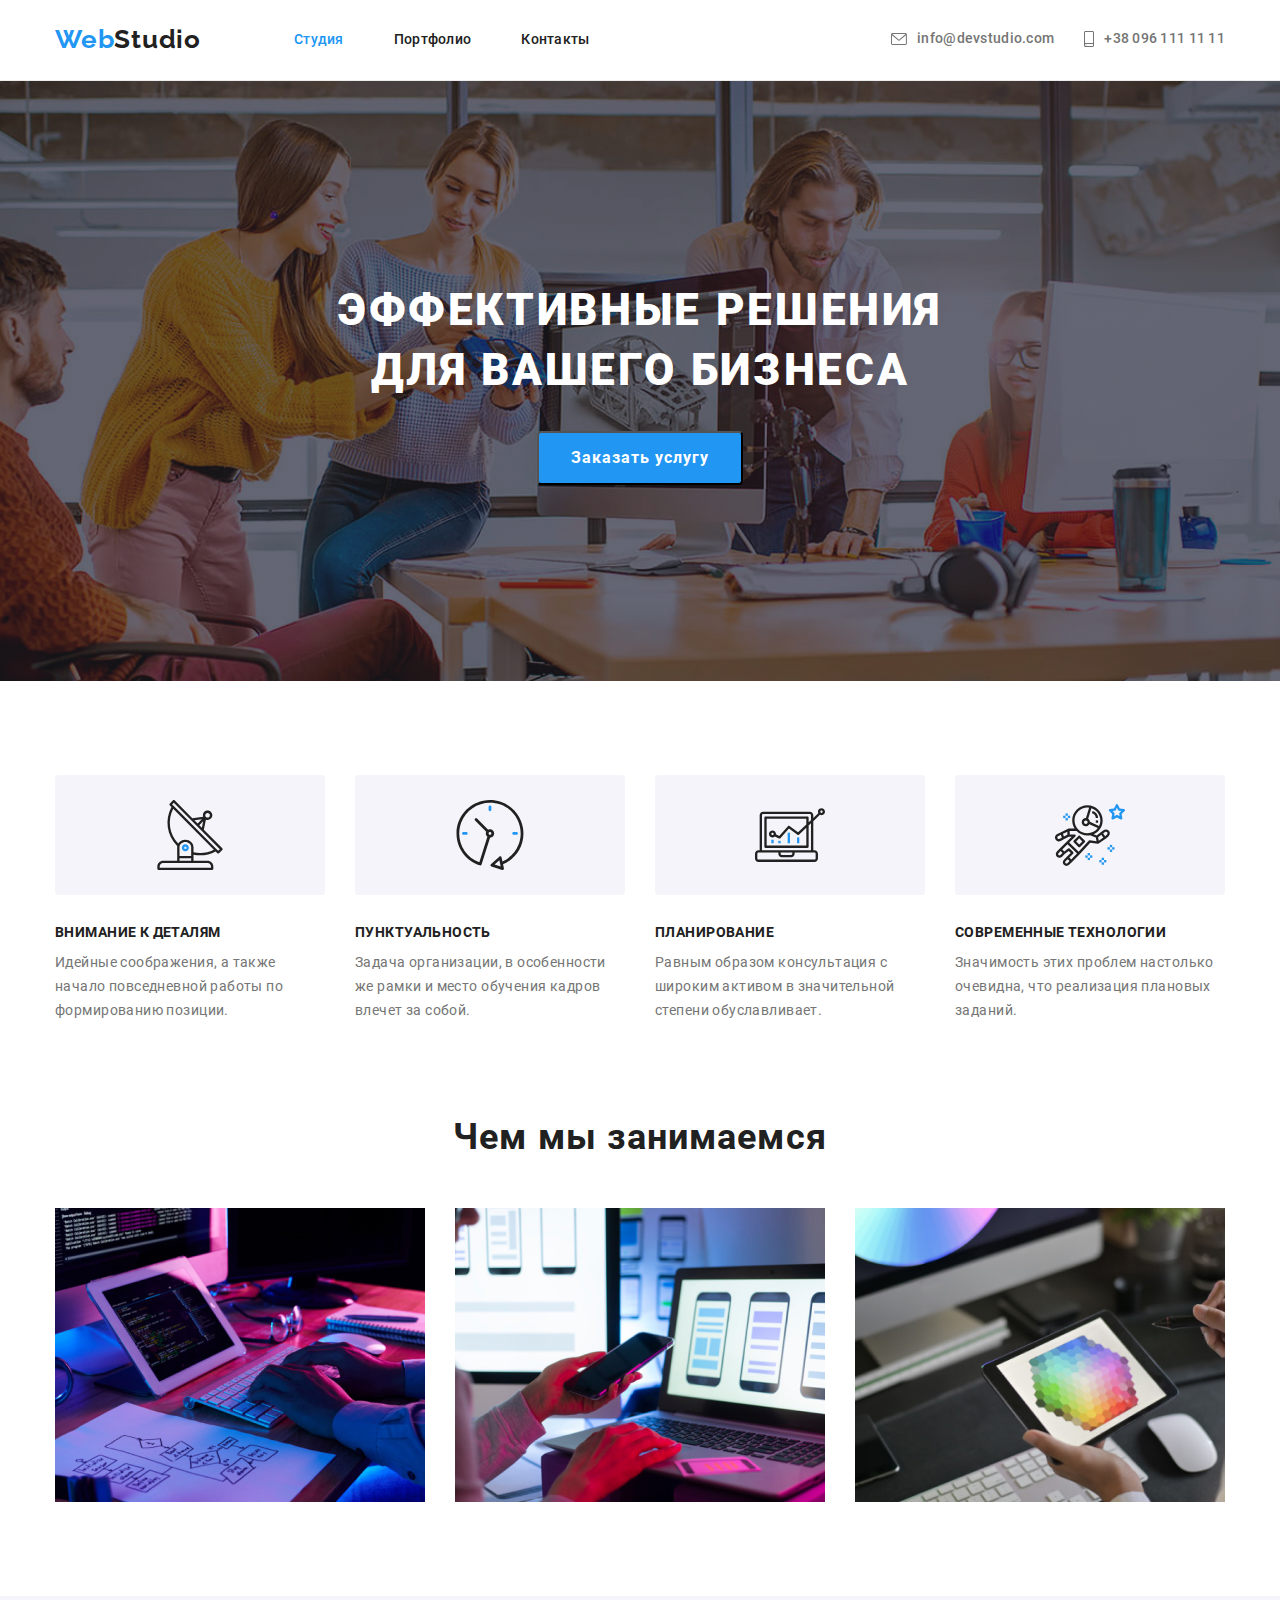
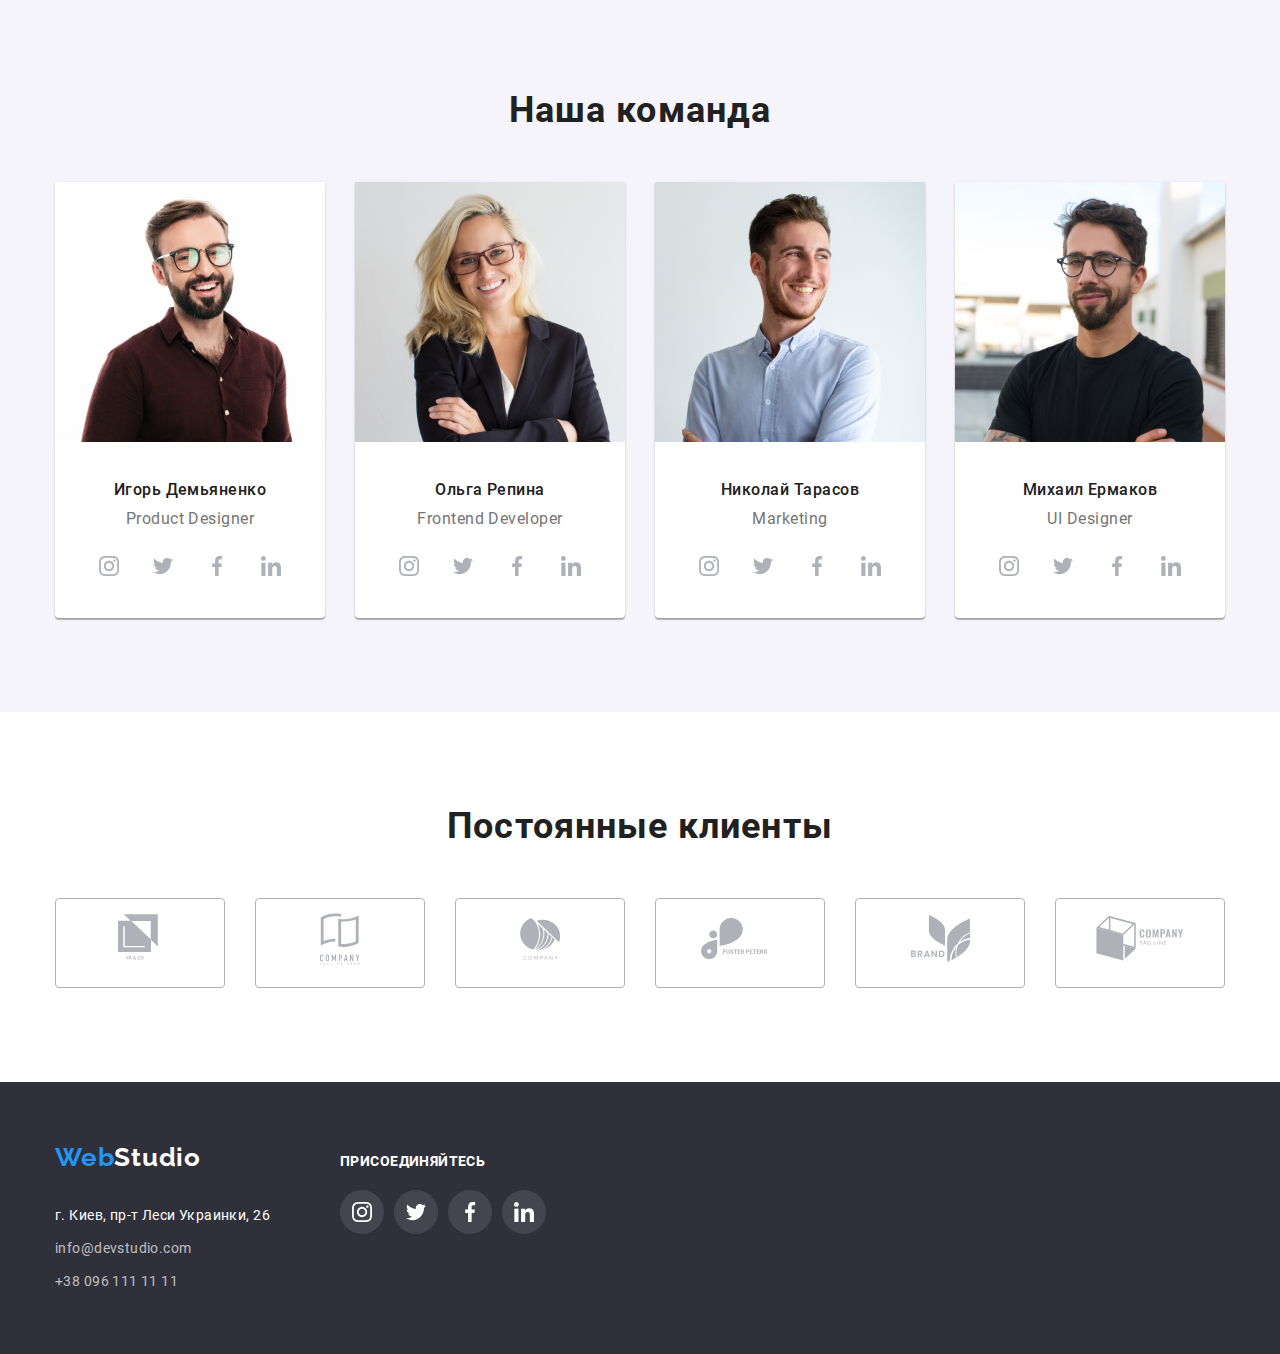
==== commit d34ac416: "main" ====
--- a/index.html
+++ b/index.html
@@ -12,8 +12,8 @@
 </head>
 
 <body>
-    <header>
-        <div class="container header-container">
+    <header class="header">
+        <div class="container header-container"> 
             <a href="./index.html" class="link logo"><span class="logo-web">Web</span><span class="logo-studio">Studio</span></a>
             <nav class="navigation">
                 <ul class="menu list">
--- a/css/main.css
+++ b/css/main.css
@@ -111,11 +111,17 @@
 }
 
 .header-container {
+  width: 1200px;
   padding-top: 24px;
   padding-bottom: 25px;
   display: flex;
   align-items: center;
   justify-content: flex-end;
+}
+
+.header {
+  background-color: var(--white);
+  border-bottom: 1px solid #ececec;
 }
 
 h1,
@@ -233,10 +239,6 @@
   list-style: none;
   margin: 0px;
   padding: 0px;
-}
-
-header {
-  background-color: #ececec;
 }
 
 .contact-link {
--- a/css/styles.css
+++ b/css/styles.css
@@ -31,8 +31,8 @@
   background-color: var(--footer-background);
   background-image: linear-gradient(
       to right,
-      rgba(0, 0, 0, 0.2),
-      rgba(0, 0, 0, 0.2)
+      rgba(47, 48, 58, 0.4),
+      rgba(47, 48, 58, 0.4)
     ),
     url(../images/heroes.svg);
   background-repeat: no-repeat;
